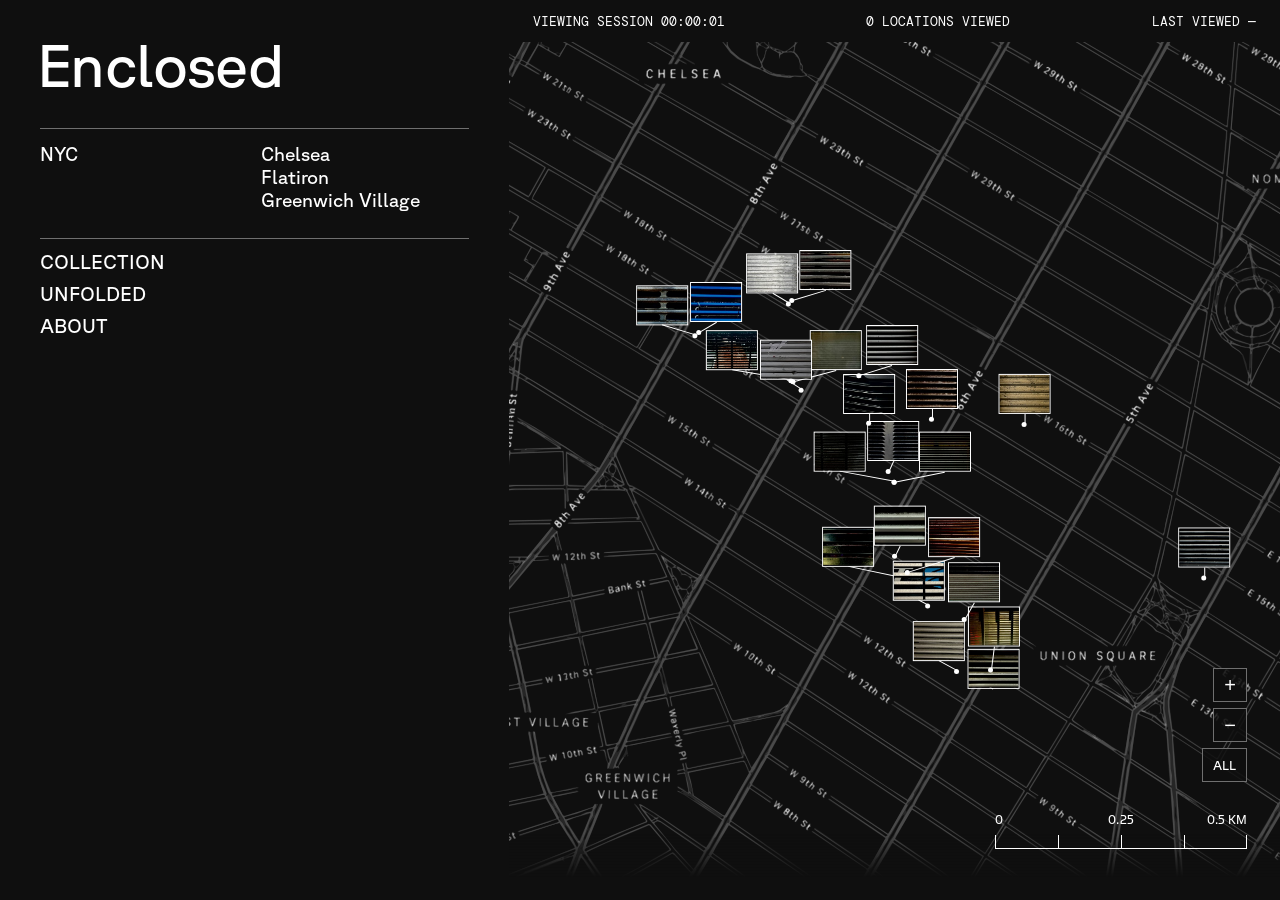
==== enclosed-github-flat/index.html @ 9aaf74d0 "Add files via upload" ====
<!doctype html>
<html lang="en">
<head>
  <meta charset="utf-8">
  <meta name="viewport" content="width=device-width, initial-scale=1">
  <title>Enclosed</title>
  <meta name="description" content="Enclosed: a digital archive of stripes photographed across Chelsea, Flatiron and Greenwich Village.">
  <link rel="preload" href="GT-Planar-Regular.otf" as="font" type="font/otf" crossorigin>
  <link rel="preconnect" href="https://fonts.googleapis.com">
  <link rel="preconnect" href="https://fonts.gstatic.com" crossorigin>
  <link href="https://fonts.googleapis.com/css2?family=DM+Mono:wght@400&display=swap" rel="stylesheet">
  <link rel="stylesheet" href="style.css">
</head>
<body>

  <!-- Top bar: session readouts -->
  <header class="topbar">
    <a class="back" id="back-link" href="#" hidden>&larr; Map</a>
    <span class="tb-session">Viewing session <span id="session-time">00:00:00</span></span>
    <span class="tb-count"><span id="viewed-count">0</span> locations viewed</span>
    <span class="tb-last">Last viewed <span id="last-viewed">&mdash;</span></span>
  </header>

  <!-- Left column -->
  <aside class="sidebar">
    <h1 class="title">Enclosed</h1>

    <dl class="meta">
      <dt>NYC</dt>
      <dd>Chelsea<br>Flatiron<br>Greenwich Village</dd>
    </dl>

    <nav class="nav" aria-label="Main">
      <a href="#collection">Collection</a>
      <a href="#unfolded">Unfolded</a>
      <a href="#about">About</a>
    </nav>

    <!-- Details for the selected pin -->
    <section class="panel" id="panel" aria-label="Location details" hidden>
      <button type="button" class="panel-close" id="panel-close" aria-label="Close">&times;</button>
      <h2 class="panel-title" id="panel-title"></h2>
      <div class="panel-img empty" id="panel-img"></div>
      <dl class="panel-meta">
        <dt>Location</dt><dd id="panel-loc"></dd>
        <dt>Time</dt><dd id="panel-time"></dd>
        <dt>Date</dt><dd id="panel-date"></dd>
      </dl>
      <div class="panel-pager">
        <button type="button" id="panel-prev" aria-label="Previous location">&lt;</button>
        <span id="panel-count">1/23</span>
        <button type="button" id="panel-next" aria-label="Next location">&gt;</button>
      </div>
    </section>
  </aside>

  <!-- Map -->
  <main class="map" id="map" aria-label="Map of Chelsea, Flatiron and Greenwich Village">
    <svg class="map-svg" id="map-svg" viewBox="0 0 1430 1100" preserveAspectRatio="xMinYMin meet" aria-hidden="true">
      <defs>
        <!-- soften the map's outer edges so panning past them fades out instead of cutting off -->
        <linearGradient id="fade-x" x1="0" x2="1" y1="0" y2="0">
          <stop offset="0" stop-color="#fff" stop-opacity="0"/><stop offset="0.04" stop-color="#fff"/>
          <stop offset="0.96" stop-color="#fff"/><stop offset="1" stop-color="#fff" stop-opacity="0"/>
        </linearGradient>
        <linearGradient id="fade-y" x1="0" x2="0" y1="0" y2="1">
          <stop offset="0" stop-color="#fff" stop-opacity="0"/><stop offset="0.05" stop-color="#fff"/>
          <stop offset="0.95" stop-color="#fff"/><stop offset="1" stop-color="#fff" stop-opacity="0"/>
        </linearGradient>
        <mask id="mask-x" maskUnits="userSpaceOnUse" x="0" y="0" width="1430" height="1100"><rect width="1430" height="1100" fill="url(#fade-x)"/></mask>
        <mask id="mask-y" maskUnits="userSpaceOnUse" x="0" y="0" width="1430" height="1100"><rect width="1430" height="1100" fill="url(#fade-y)"/></mask>
      </defs>
      <rect x="-5000" y="-5000" width="11430" height="11100" fill="#0f0f0f"/>
      <g mask="url(#mask-x)"><g mask="url(#mask-y)"><g id="map-art"></g></g></g>
    </svg>
    <!-- Photo pins are placed here by script.js -->
    <div class="pin-layer" id="pins"></div>

    <div class="map-controls">
      <button type="button" id="zoom-in" aria-label="Zoom in">+</button>
      <button type="button" id="zoom-out" aria-label="Zoom out">&minus;</button>
      <button type="button" id="zoom-all" class="wide" aria-label="Show all locations">All</button>
    </div>

    <!-- Scale bar: width and labels follow the zoom level -->
    <div class="scale" id="scale" aria-hidden="true">
      <div class="scale-labels"></div>
      <div class="scale-bar">
        <i style="left:0%"></i>
        <i style="left:25%"></i>
        <i style="left:50%"></i>
        <i style="left:75%"></i>
        <i style="left:100%"></i>
      </div>
    </div>
  </main>

  <!-- About -->
  <section class="about" id="about" aria-label="About" hidden>
    <div class="about-text">
      <p>Enclosed is a publication by Chloe Chow documenting a collection of stripes found throughout Manhattan, primarily in Chelsea. Inspired by Michel Foucault&rsquo;s writing on the Panopticon and his idea of &ldquo;power of mind over mind,&rdquo; these everyday lines: gates, fences, vents, and barriers, become visual symbols of control, restriction, and surveillance.</p>
      <p>Enclosed looks at how surveillance can shape our behavior even when we are not actively aware of being watched. By mapping the exact locations, times, and paths behind each photograph, this digital archive turns my movement through the city into something that can be traced and observed. The viewer takes on the role of the watcher, reconstructing my behavior through the information I leave behind.</p>
    </div>

    <figure class="slideshow" id="slideshow" aria-roledescription="carousel" aria-label="Photographs of the publication">
      <div class="slides">
        <img class="slide is-current" src="about-01.jpg" alt="The accordion book unfolded in a wave, showing striped photographs">
        <img class="slide" src="about-02.jpg" alt="The accordion book standing open in a star shape">
        <img class="slide" src="about-03.jpg" alt="The black inside pages with the Foucault quote printed across the folds">
        <img class="slide" src="about-04.jpg" alt="The closed accordion book with Enclosed on the cover">
      </div>
      <button type="button" class="slide-arrow prev" id="slide-prev" aria-label="Previous photo">&lt;</button>
      <button type="button" class="slide-arrow next" id="slide-next" aria-label="Next photo">&gt;</button>
      <span class="slide-count" id="slide-count" aria-live="polite">1/4</span>
    </figure>
    <p class="about-caption">Enclosed, Accordion Book, Chloe Chow, 2026</p>
  </section>

  <!-- Unfolded: the photographs as one continuous strip that loops, with no edge to reach -->
  <section class="steps" id="steps" aria-label="Unfolded" hidden>
    <div class="steps-track" id="steps-track" tabindex="0">
      <!-- photo panels are added by steps.js -->
    </div>
    <div class="steps-intro" id="steps-intro">
      <p class="steps-label">Unfolded</p>
      <p class="steps-hint">Scroll &rarr;</p>
    </div>
    <div class="steps-caption">
      <span id="steps-index">00 / 00</span>
      <span id="steps-place"></span>
    </div>
  </section>

  <script src="collection.js"></script>
  <script src="script.js"></script>
  <script src="steps.js"></script>
  <script src="about.js"></script>
</body>
</html>
---- enclosed-github-flat/style.css ----
@font-face {
  font-family: "GT Planar";
  src: url("GT-Planar-Regular.otf") format("opentype");
  font-weight: 400;
  font-style: normal;
  font-display: swap;
}

/* Layout: a fixed text column on the left, the map filling the rest,
   session readouts running along the top of the map. */
:root {
  --bg: #0f0f0f;
  --fg: #ffffff;
  --rule: #6f6f6f;
  --muted: #a8a8a8;
  --panel: #000000;
  --panel-rule: #8c8c8c;
  --ph-a: #262626;
  --ph-b: #1c1c1c;
  --font: "GT Planar", "Helvetica Neue", Helvetica, Arial, sans-serif;
  --topbar-h: 42px;
  --sidebar-w: clamp(300px, 39.75vw, 760px);
  --side-pad: 40px;
  /* second column of the NYC row; the panel's values line up with it */
  --meta-col: calc((var(--sidebar-w) - 2 * var(--side-pad)) * 0.515);
}

* { box-sizing: border-box; margin: 0; padding: 0; }

html, body {
  height: 100%;
  background: var(--bg);
  color: var(--fg);
  font-family: var(--font);
  font-weight: 400;
  -webkit-font-smoothing: antialiased;
  overflow: hidden;
}

a { color: inherit; text-decoration: none; }

/* ---------- Top bar ---------- */
.topbar {
  position: fixed;
  inset: 0 0 auto 0;
  height: var(--topbar-h);
  background: var(--bg);
  display: grid;
  grid-template-columns: 34.5% 1fr auto;
  align-items: center;
  padding: 0 63px 0 calc(var(--sidebar-w) + 24px);
  font-size: 16px;
  font-family: "DM Mono", ui-monospace, "SF Mono", Menlo, monospace;
  text-transform: uppercase;
  white-space: nowrap;
  z-index: 2;
}

/* ---------- Left column ---------- */
.sidebar {
  position: fixed;
  top: 0;
  left: 0;
  bottom: 0;
  width: var(--sidebar-w);
  padding: 35px 0 0 var(--side-pad);
  background: var(--bg);
  z-index: 3;
  display: flex;
  flex-direction: column;
  overflow-y: auto;
  scrollbar-width: none;
}
.sidebar > .title, .sidebar > .meta, .sidebar > .nav { flex: none; margin-right: var(--side-pad); }

.title {
  font-size: 69.5px;
  font-weight: 400;
  line-height: 1;
  letter-spacing: -0.01em;
  margin-left: -3px;
}

.meta {
  display: grid;
  grid-template-columns: var(--meta-col) 1fr;
  margin-top: 33px;
  padding: 14px 0 26px;
  border-top: 1px solid var(--rule);
  border-bottom: 1px solid var(--rule);
  font-size: 19px;
  line-height: 23px;
}

.nav {
  display: flex;
  flex-direction: column;
  padding-top: 7px;
  font-size: 20px;
  line-height: 32px;
  text-transform: uppercase;
}
.nav a { width: fit-content; }
.nav a:hover,
.nav a:focus-visible { text-decoration: underline; text-underline-offset: 4px; text-decoration-thickness: 1px; outline: none; }

/* ---------- Map ---------- */
.map {
  position: fixed;
  top: var(--topbar-h);
  left: var(--sidebar-w);
  right: 0;
  bottom: 0;
  overflow: hidden;
  background: var(--bg);
  cursor: grab;
  touch-action: none;
  user-select: none;
}
.map.grabbing { cursor: grabbing; }
.map-svg {
  position: absolute;
  inset: 0;
  width: 100%;
  height: 100%;
  transform-origin: 0 0;
  display: block;
}
.pin-layer { position: absolute; inset: 0; pointer-events: none; }

/* A pin: a dot on the exact spot, a short stem, and a thumbnail of the photo */
.pin {
  position: absolute;
  left: 0;
  top: 0;
  width: 0;
  height: 0;
  padding: 0;
  border: 0;
  background: none;
  color: inherit;
  font: inherit;
  cursor: pointer;
  pointer-events: none;
}
.pin-dot, .pin-stem, .pin-thumb { position: absolute; left: 0; top: 0; pointer-events: auto; }
.pin-dot {
  width: 5px;
  height: 5px;
  margin: -2.5px 0 0 -2.5px;
  border-radius: 50%;
  background: var(--fg);
}
.pin-stem {
  height: 1px;
  background: var(--fg);
  transform-origin: 0 0;
  pointer-events: none;
}
.pin-thumb {
  width: 52px;
  height: 40px;
  border: 1px solid var(--fg);
  background:
    repeating-linear-gradient(to bottom, var(--ph-a) 0 3px, var(--ph-b) 3px 6px);
  overflow: hidden;
  transition: box-shadow 0.15s ease;
}
.pin-thumb img { width: 100%; height: 100%; object-fit: cover; display: block; }
.pin:hover, .pin:focus-visible, .pin.active { z-index: 2; }
.pin:hover .pin-thumb,
.pin:focus-visible .pin-thumb { box-shadow: 0 0 0 1px var(--fg); }
.pin.active .pin-thumb { box-shadow: 0 0 0 2px var(--fg); }
.pin:focus { outline: none; }

/* Zoom controls */
.map-controls {
  position: absolute;
  right: 33px;
  bottom: 118px;
  display: flex;
  flex-direction: column;
  gap: 6px;
  align-items: flex-end;
}
.map-controls button {
  width: 34px;
  height: 34px;
  border: 1px solid var(--rule);
  background: rgba(15, 15, 15, 0.85);
  color: var(--fg);
  font: inherit;
  font-size: 20px;
  line-height: 1;
  cursor: pointer;
}
.map-controls button.wide { width: auto; padding: 0 10px; font-size: 13px; text-transform: uppercase; }
.map-controls button:hover,
.map-controls button:focus-visible { border-color: var(--fg); outline: none; }

/* Scale bar, bottom right of the map */
.scale {
  position: absolute;
  right: 33px;
  bottom: 51px;
  width: 297px;
  pointer-events: none;
}
.scale-labels { position: relative; height: 14px; font-size: 12px; white-space: nowrap; }
.scale-labels span { position: absolute; transform: translateX(-50%); }
.scale-labels span:first-child { transform: none; }
.scale-labels span:last-child { transform: translateX(-100%); }
.scale-bar {
  position: relative;
  height: 14px;
  margin-top: 8px;
  border-bottom: 1px solid var(--fg);
}
.scale-bar i {
  position: absolute;
  bottom: -1px;
  width: 1px;
  height: 14px;
  background: var(--fg);
}
.scale-bar i:last-child { transform: translateX(-1px); }

/* ---------- Side panel ---------- */
.panel {
  position: relative;
  flex: none;
  align-self: flex-start;
  max-width: calc(100% - var(--side-pad));
  margin: clamp(28px, 6vh, 64px) 0 40px;
  padding: 30px 26px 16px;
  display: flex;
  flex-direction: column;
  background: var(--panel);
  border: 1px solid var(--panel-rule);
  border-radius: 8px;
}
.panel[hidden] { display: none; }
.panel-close {
  position: absolute;
  top: 16px;
  right: 18px;
  width: 32px;
  height: 32px;
  border: 0;
  background: none;
  color: var(--fg);
  font: inherit;
  font-size: 30px;
  line-height: 1;
  cursor: pointer;
}
.panel-title {
  font-size: 30px;
  font-weight: 400;
  line-height: 1.15;
  padding-right: 40px;
  margin-bottom: 24px;
}
/* sized by script to the photo's own proportions, so the whole uncropped photo shows */
.panel-img {
  flex: none;
  width: 540px;
  height: 305px;
  max-width: 100%;
  border: 1px solid var(--panel-rule);
  overflow: hidden;
}
.panel-img { background: var(--panel); }
.panel-img img { width: 100%; height: 100%; object-fit: cover; display: block; }
.panel-img.empty { background: repeating-linear-gradient(to bottom, var(--ph-a) 0 10px, var(--ph-b) 10px 20px); }
.panel-meta {
  display: grid;
  grid-template-columns: auto 1fr;
  margin-top: 26px;
  font-size: 20px;
  line-height: 28px;
}
.panel-meta dt { text-transform: uppercase; }
.panel-meta dd { text-align: right; }
.panel-pager {
  display: flex;
  justify-content: center;
  align-items: center;
  gap: 4px;
  margin-top: 14px;
  font-size: 20px;
  font-variant-numeric: tabular-nums;
}
.panel-pager button {
  border: 0;
  background: none;
  color: var(--fg);
  font: inherit;
  padding: 4px 8px;
  cursor: pointer;
}
.panel-close:hover, .panel-pager button:hover,
.panel-close:focus-visible, .panel-pager button:focus-visible { opacity: 0.6; outline: none; }

/* ---------- About ---------- */
.about {
  position: fixed;
  top: var(--topbar-h);
  left: var(--sidebar-w);
  right: 0;
  bottom: 0;
  z-index: 4;
  display: flex;
  flex-direction: column;
  padding: 90px 29px 46px 22px;
  background: var(--bg);
  overflow-y: auto;
}
.about[hidden] { display: none; }
.about:focus { outline: none; }
body.is-about .panel { display: none; }

.about-text {
  display: flex;
  flex-direction: column;
  gap: 32px;
  padding-left: 2px;
  font-size: 26.95px;
  line-height: 32px;
}

/* lets the first paragraph break exactly as in the design */
.about-text p:first-child { margin-right: -10px; }

/* the frame matches the photos' 4:3 shape, so nothing is cropped; the page scrolls if needed */
.slideshow {
  position: relative;
  flex: none;
  width: 100%;
  aspect-ratio: 4 / 3;
  margin: 21px 0 0;
  overflow: hidden;
  background: #fff;
}
.slides, .slide { position: absolute; inset: 0; }
.slide {
  width: 100%;
  height: 100%;
  object-fit: cover;
  opacity: 0;
  transition: opacity 0.45s ease;
  user-select: none;
  -webkit-user-drag: none;
}
.slide.is-current { opacity: 1; }

/* Arrows appear on hover (always visible on touch screens) */
.slide-arrow {
  position: absolute;
  top: 50%;
  width: 48px;
  height: 48px;
  margin-top: -24px;
  border: 0;
  border-radius: 50%;
  background: rgba(15, 15, 15, 0.72);
  color: var(--fg);
  font: inherit;
  font-size: 22px;
  line-height: 48px;
  cursor: pointer;
  opacity: 0;
  transition: opacity 0.2s ease, background-color 0.2s ease;
}
.slide-arrow.prev { left: 18px; }
.slide-arrow.next { right: 18px; }
.slide-count {
  position: absolute;
  right: 18px;
  bottom: 16px;
  padding: 4px 10px;
  background: rgba(15, 15, 15, 0.72);
  font-size: 14px;
  font-variant-numeric: tabular-nums;
  opacity: 0;
  transition: opacity 0.2s ease;
}
.slideshow:hover .slide-arrow,
.slideshow:hover .slide-count,
.slideshow:focus-within .slide-arrow,
.slideshow:focus-within .slide-count { opacity: 1; }
.slide-arrow:hover, .slide-arrow:focus-visible { background: rgba(15, 15, 15, 0.92); outline: none; }
@media (hover: none) { .slide-arrow, .slide-count { opacity: 1; } }
@media (prefers-reduced-motion: reduce) { .slide { transition: none; } }

.about-caption {
  flex: none;
  margin-top: 15px;
  font-size: 15px;
  line-height: 20px;
}

/* current page in the nav */
.nav a[aria-current="page"]:not([href="#collection"]) { text-decoration: underline; text-underline-offset: 4px; text-decoration-thickness: 1px; }

/* Shorter windows: tighten the card so the photo can stay larger */
@media (min-width: 761px) and (max-height: 920px) {
  .panel { padding: 20px 20px 10px; margin-bottom: 20px; }
  .panel-close { top: 10px; right: 10px; }
  .panel-title { font-size: 24px; margin-bottom: 14px; }
  .panel-meta { margin-top: 14px; font-size: 17px; line-height: 23px; }
  .panel-pager { margin-top: 6px; font-size: 17px; }
}

/* ---------- Smaller screens ---------- */
@media (max-width: 1280px) {
  .topbar { padding-right: 24px; font-size: 13px; grid-template-columns: auto auto auto; justify-content: space-between; gap: 24px; }
  .title { font-size: 60px; }
}

@media (max-width: 760px) {
  :root { --topbar-h: 64px; --sidebar-w: 100vw; --side-pad: 16px; }
  .topbar {
    display: flex;
    flex-wrap: wrap;
    justify-content: space-between;
    align-content: center;
    gap: 2px 12px;
    padding: 8px 16px;
    font-size: 11px;
  }
  .sidebar { position: fixed; top: var(--topbar-h); bottom: auto; padding: 16px var(--side-pad) 14px; }
  .title { font-size: 44px; }
  .meta { margin-top: 14px; padding: 10px 0 12px; font-size: 15px; line-height: 19px; }
  .nav { flex-direction: row; gap: 18px; padding-top: 10px; font-size: 14px; line-height: 20px; }
  .map { top: calc(var(--topbar-h) + 200px); left: 0; }
  .scale { right: 16px; bottom: 16px; }
  .map-controls { right: 16px; bottom: 74px; }
  .sidebar { overflow: visible; }
  .panel {
    position: fixed;
    left: 12px;
    right: 12px;
    bottom: 12px;
    max-height: 70vh;
    margin: 0;
    padding: 20px 18px 10px;
    z-index: 8;
  }
  .panel-title { font-size: 22px; margin-bottom: 14px; }
  .panel-img { flex: 0 0 auto; height: 28vh; max-height: none; }
  .panel-meta { margin-top: 14px; font-size: 15px; line-height: 22px; }
  .panel-pager { margin-top: 8px; font-size: 16px; }
  .back { left: 16px; }
  .about { top: calc(var(--topbar-h) + 200px); left: 0; padding: 20px 16px 24px; }
  .about-text { font-size: 18px; line-height: 24px; gap: 20px; padding-left: 0; }
}

/* ---------- Back link (top bar, My Steps only) ---------- */
.back {
  position: absolute;
  left: 40px;
  top: 50%;
  transform: translateY(-50%);
}
.back:hover,
.back:focus-visible { text-decoration: underline; text-underline-offset: 3px; outline: none; }

/* ---------- My Steps ---------- */
.steps {
  position: fixed;
  inset: var(--topbar-h) 0 0 0;
  background: var(--bg);
  z-index: 5;
}
body.is-unfolded .sidebar { display: none; }
body.is-unfolded .topbar { z-index: 6; }

.steps-track {
  display: flex;
  height: 100%;
  overflow-x: auto;
  overflow-y: hidden;
  scrollbar-width: none;
  outline: none;
  cursor: grab;
}
.steps-track.dragging { cursor: grabbing; }
.steps-track::-webkit-scrollbar { display: none; }

.steps-photo {
  position: relative;
  flex: none;
  height: 100%;
  margin: 0;
}
.steps-photo img {
  display: block;
  height: 100%;
  width: auto;
  max-width: none;
  user-select: none;
  -webkit-user-drag: none;
}

/* Accordion creases: alternating mountain and valley folds */
.steps-photo::after {
  content: "";
  position: absolute;
  inset: 0;
  pointer-events: none;
  background: linear-gradient(to right, rgba(0,0,0,0.38), rgba(0,0,0,0) 14%, rgba(0,0,0,0) 86%, rgba(255,255,255,0.05));
}
.steps-photo:nth-child(even)::after {
  background: linear-gradient(to right, rgba(255,255,255,0.05), rgba(0,0,0,0) 14%, rgba(0,0,0,0) 86%, rgba(0,0,0,0.38));
}

.steps-intro,
.steps-caption {
  position: absolute;
  font-size: 13px;
  text-transform: uppercase;
  letter-spacing: 0.04em;
  padding: 8px 12px;
  background: rgba(0, 0, 0, 0.82);
  font-variant-numeric: tabular-nums;
}
.steps-intro {
  top: 28px;
  left: 28px;
  display: flex;
  gap: 24px;
  transition: opacity 0.6s ease;
}
.steps-intro.gone { opacity: 0; }
.steps-hint { color: var(--muted); }
.steps-caption { left: 28px; bottom: 28px; display: flex; gap: 24px; }
#steps-place:empty { display: none; }

@media (max-width: 760px) {
  .steps-intro { top: 12px; left: 12px; font-size: 11px; gap: 12px; }
  .steps-caption { left: 12px; bottom: 12px; gap: 12px; font-size: 11px; }
}
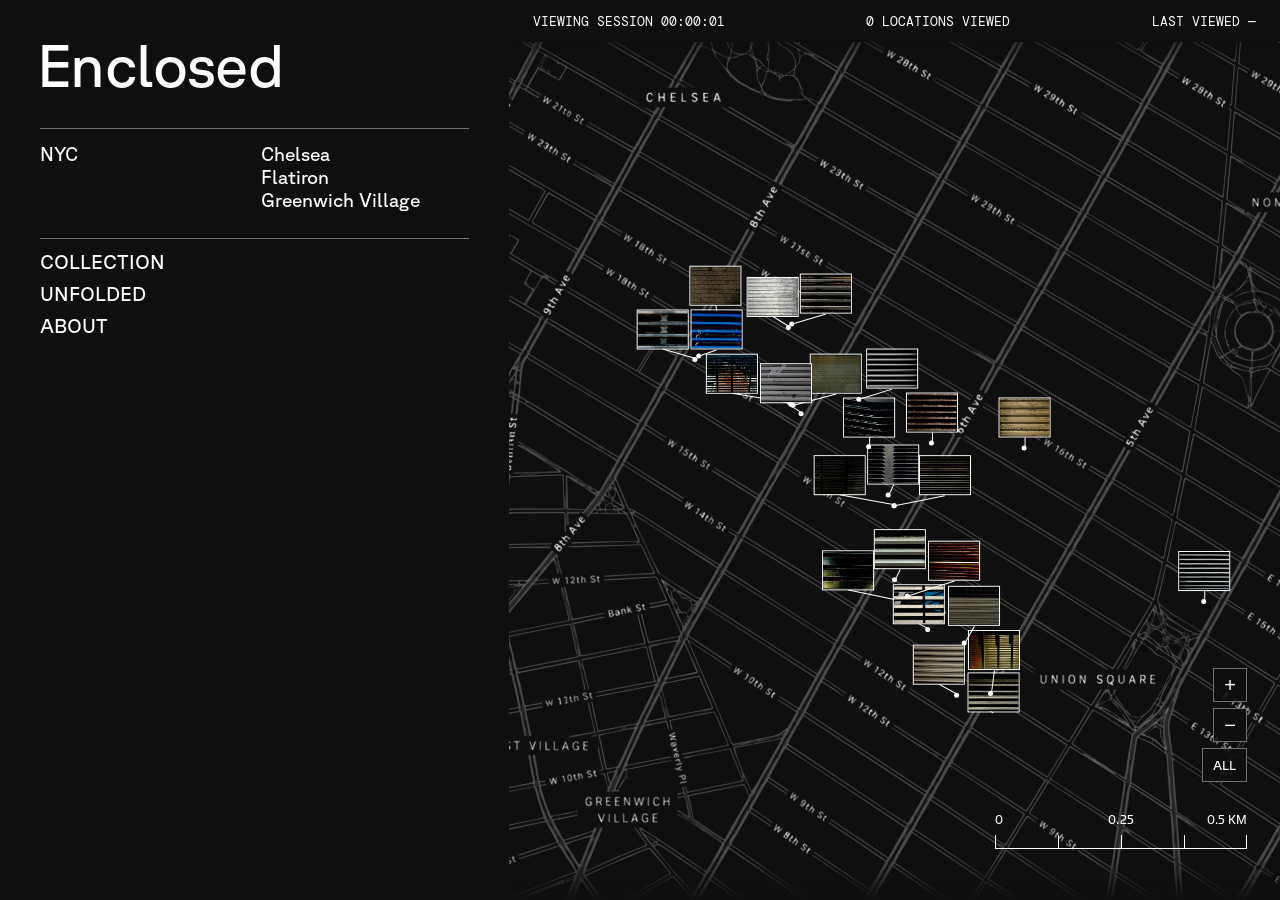
==== commit 1bc6c035: "Revise 'About' section for clarity on surveillance themes Updated the text in the 'About' section to" ====
--- a/enclosed-github-flat/index.html
+++ b/enclosed-github-flat/index.html
@@ -4,6 +4,8 @@
   <meta charset="utf-8">
   <meta name="viewport" content="width=device-width, initial-scale=1">
   <title>Enclosed</title>
+    <link rel="icon" type="image/png" href="favicon.png">
+  <link rel="apple-touch-icon" href="favicon.png">
   <meta name="description" content="Enclosed: a digital archive of stripes photographed across Chelsea, Flatiron and Greenwich Village.">
   <link rel="preload" href="GT-Planar-Regular.otf" as="font" type="font/otf" crossorigin>
   <link rel="preconnect" href="https://fonts.googleapis.com">
@@ -99,7 +101,7 @@
   <section class="about" id="about" aria-label="About" hidden>
     <div class="about-text">
       <p>Enclosed is a publication by Chloe Chow documenting a collection of stripes found throughout Manhattan, primarily in Chelsea. Inspired by Michel Foucault&rsquo;s writing on the Panopticon and his idea of &ldquo;power of mind over mind,&rdquo; these everyday lines: gates, fences, vents, and barriers, become visual symbols of control, restriction, and surveillance.</p>
-      <p>Enclosed looks at how surveillance can shape our behavior even when we are not actively aware of being watched. By mapping the exact locations, times, and paths behind each photograph, this digital archive turns my movement through the city into something that can be traced and observed. The viewer takes on the role of the watcher, reconstructing my behavior through the information I leave behind.</p>
+      <p>Expanding on Kate Crawford’s idea of enclosure, where shared knowledge and human experiences are collected and transformed into data that can be controlled, Enclosed explores how our movements become information. By mapping the locations, times, and paths behind each photograph, this digital archive makes my movements traceable. The viewer becomes the watcher, reconstructing my behavior through the information I leave behind, while their own interactions are tracked in return.</p>
     </div>
 
     <figure class="slideshow" id="slideshow" aria-roledescription="carousel" aria-label="Photographs of the publication">
